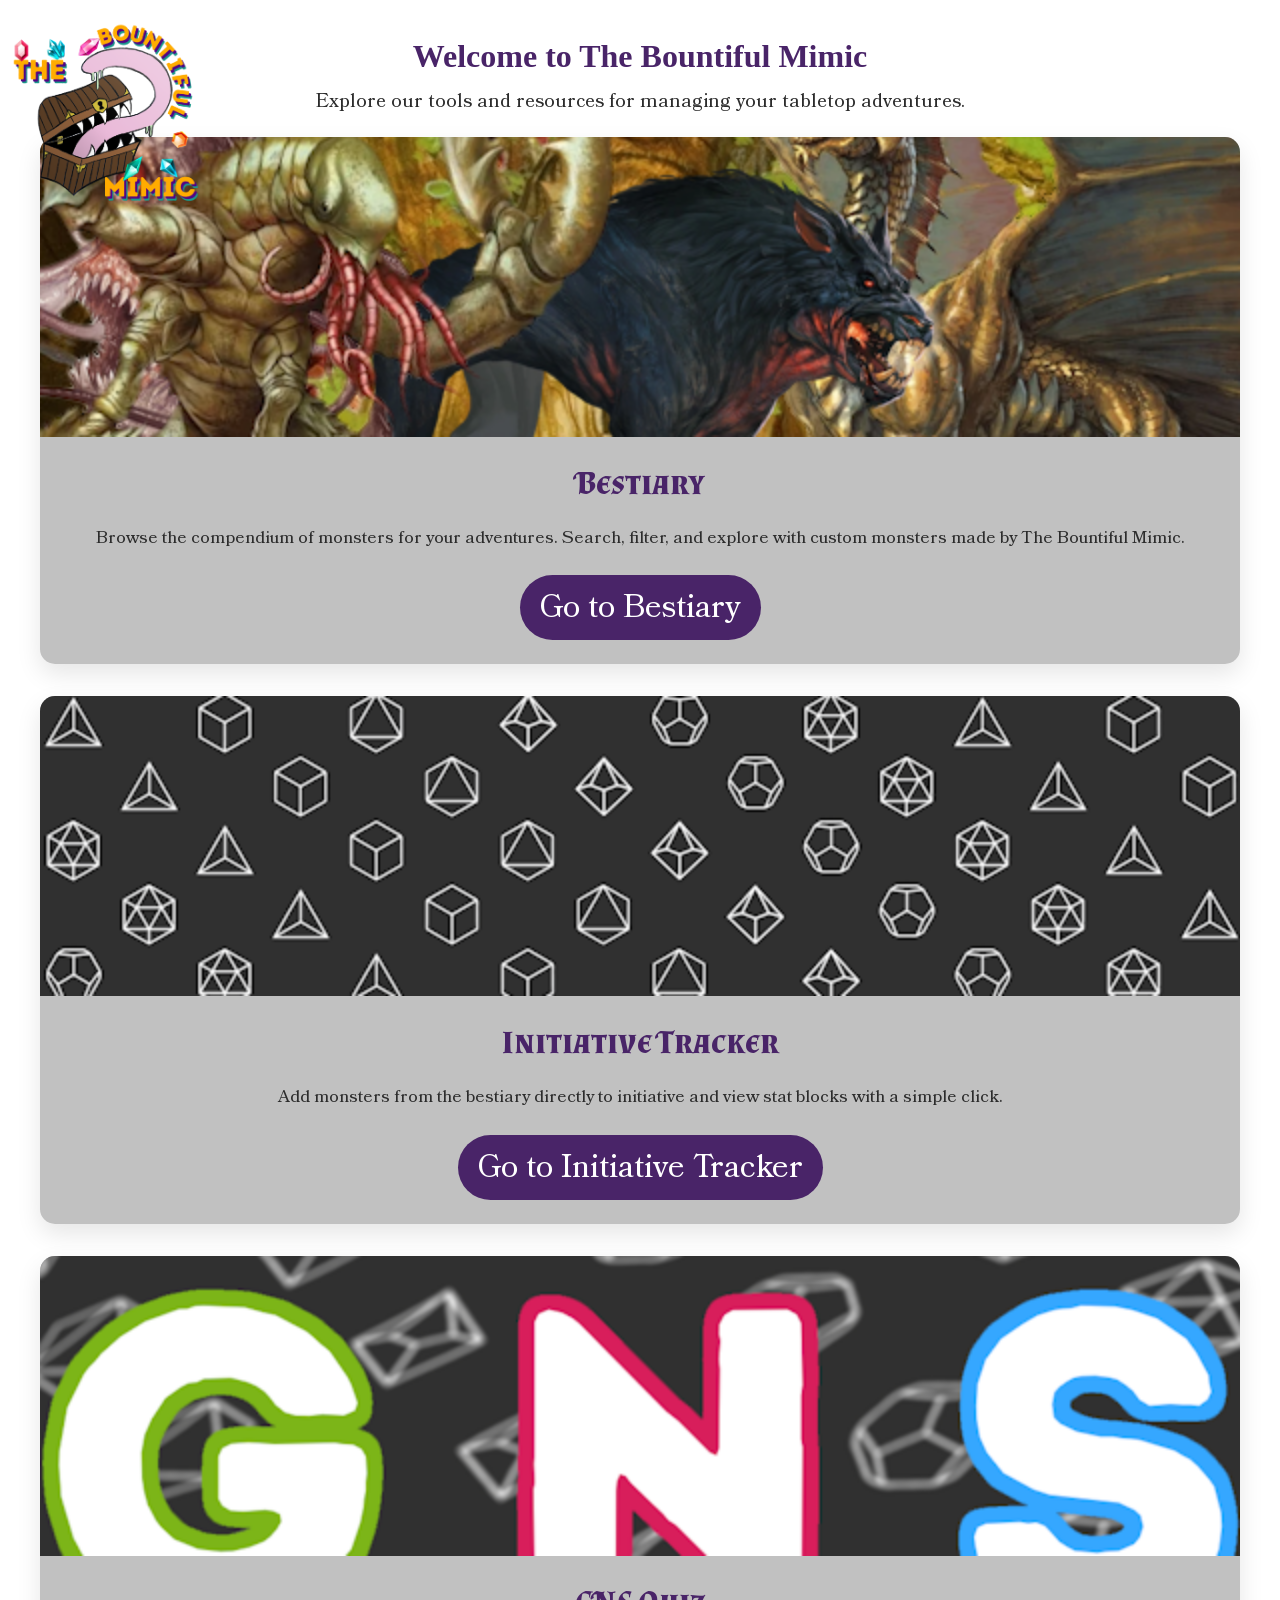
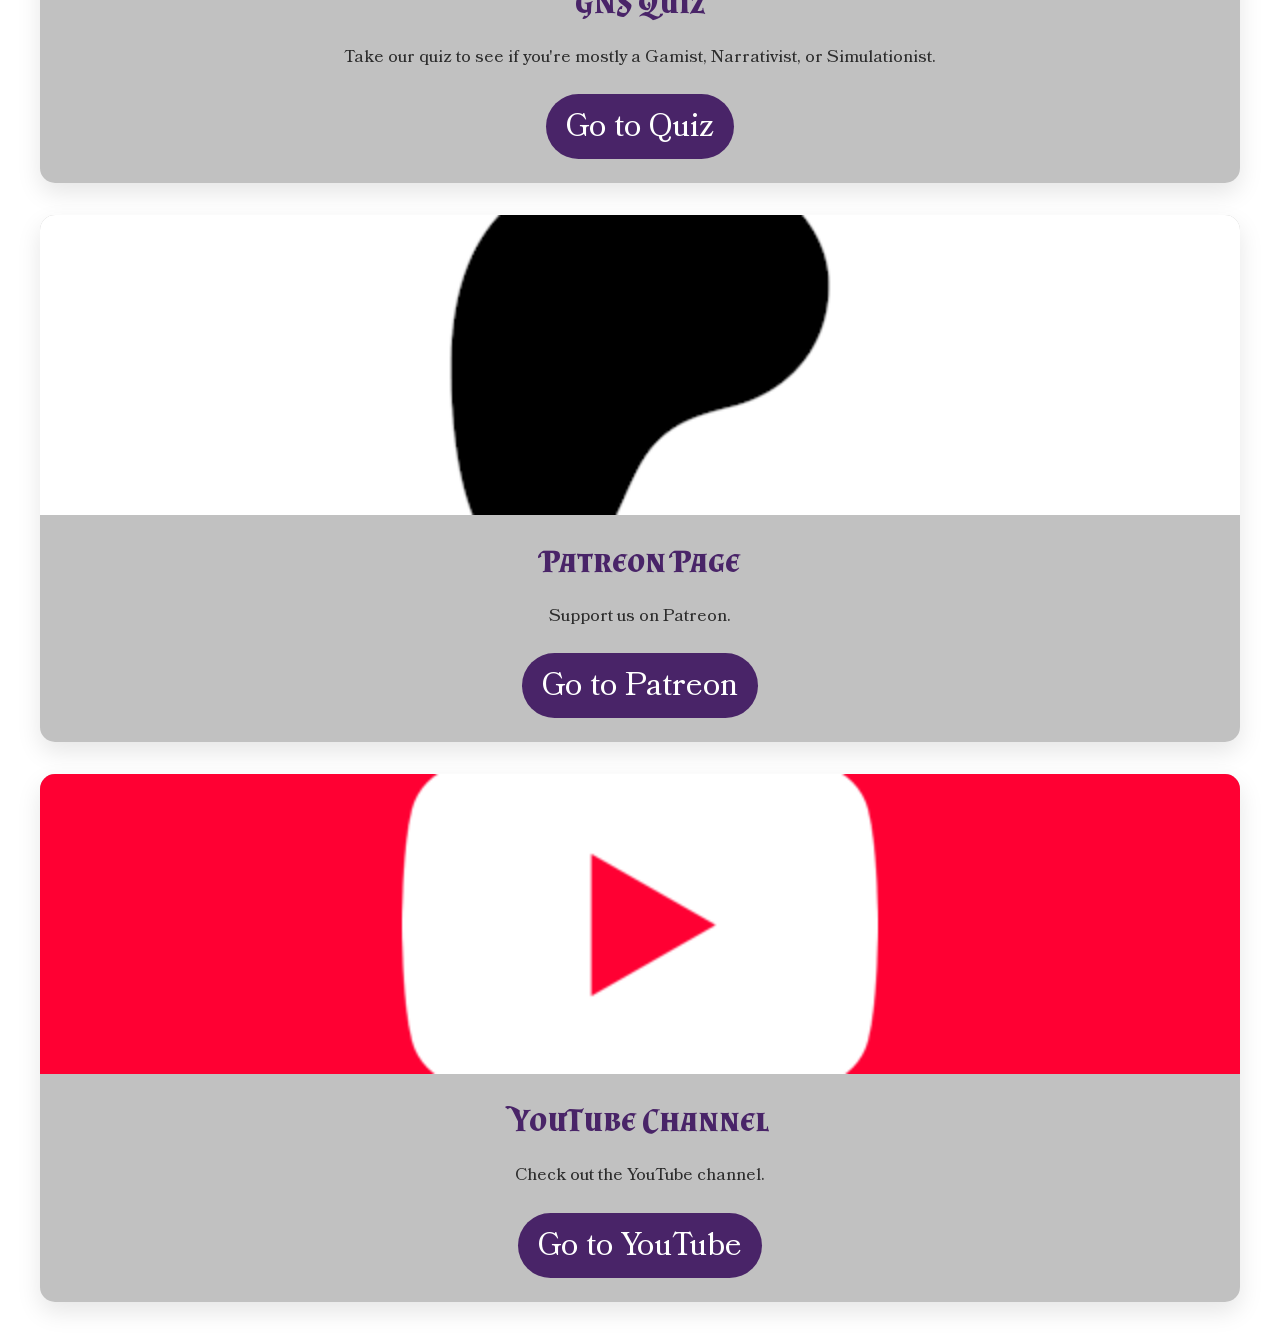
==== index.html @ cdf847cd "Update index.html" ====
<!DOCTYPE html>
<html lang="en">
<head>
  <link rel="shortcut icon" type="image/x-icon" href="images/favicon.ico">
  <meta charset="UTF-8">
  <title>The Bountiful Mimic</title>
  <link rel="stylesheet" href="css/style.css">
  <style>
    body {
      font-family: 'Bookmania', Georgia, serif;
      background-image: url("https://i.imgur.com/8XflKRc.png");
      background-attachment: fixed;
      background-size: cover;
      color: #2c2c2c;
      margin: 0;
      padding: 0;
    }

    header {
      text-align: center;
      padding-top: 2rem;
	  padding-bottom: .25rem;
	  padding-right: 1rem;
	  padding-left: 1rem;
    }

    header img.logo {
      width: 200px;
      margin-bottom: 1rem;
    }

    header p {
      font-size: 1.2rem;
      margin-bottom: 1rem;
      color: #2c2c2c;
    }

    .module-wrapper {
      display: flex;
      flex-direction: column;
      align-items: center;
      margin-bottom: 2rem;
	  margin-top: 0.25;
	  margin-left: auto;
	  margin-right: auto;
      max-width: 1200px;
      background: rgba(100,100,100,0.4);
      border-radius: 15px;
      box-shadow: 0 10px 25px rgba(0,0,0,0.1);
      overflow: hidden;
      transition: transform 0.2s ease;
    }

    .module-wrapper:hover {
      transform: translateY(-5px);
    }

    .module-wrapper img {
      width: 100%;
      max-height: 300px;
      object-fit: cover;
    }

    .module-content {
      padding: 1.5rem;
      text-align: center;
    }

    .module-content h2 {
      font-family: 'AlmendraSC', Georgia, serif;
      font-size: 2rem;
      color: #492468;
      margin-bottom: 1rem;
    }

    .module-content p {
      font-size: 1.1rem;
      margin-bottom: 1.5rem;
      color: #2c2c2c;
    }

    .module-content button {
      font-family: 'Bookmania', Georgia, serif;
      padding: 10px 20px;
      font-size: 2rem;
      cursor: pointer;
	  text-decoration: none;
    }

    @media (max-width: 600px) {
      .module-wrapper {
        margin: 1rem;
      }
    }
  </style>
</head>
<body>
    <img class="fixed-image" src="images/LogoFinalGems.png" alt="TBM Logo">
  <header>
    <h1>Welcome to The Bountiful Mimic</h1>
    <p>Explore our tools and resources for managing your tabletop adventures.</p>
  </header>

  <!-- Bestiary Module -->
  <div class="module-wrapper">
    <img src="images/bestiary-banner.png" alt="Bestiary Banner">
    <div class="module-content">
      <h2>Bestiary</h2>
      <p>Browse the compendium of monsters for your adventures. Search, filter, and explore with custom monsters made by The Bountiful Mimic.</p>
      <button><a class="nav-link" href="/bestiary">Go to Bestiary</a></button>
    </div>
  </div>

  <!-- Initiative Tracker Module -->
  <div class="module-wrapper">
    <img src="images/initiative-banner.png" alt="Initiative Tracker Banner">
    <div class="module-content">
      <h2>Initiative Tracker</h2>
      <p>Add monsters from the bestiary directly to initiative and view stat blocks with a simple click.</p>
      <button><a class="nav-link" href="/initiative">Go to Initiative Tracker</a></button>
    </div>
  </div>
  
    <!-- GNS Quiz Module -->
  <div class="module-wrapper">
    <img src="images/gns-banner.png" alt="GNS Banner">
    <div class="module-content">
      <h2>GNS Quiz</h2>
      <p>Take our quiz to see if you're mostly a Gamist, Narrativist, or Simulationist.</p>
      <button><a class="nav-link" href="/GNSQuiz">Go to Quiz</a></button>
    </div>
  </div>

  <!-- Patreon Module -->
  <div class="module-wrapper">
    <img src="images/patreon-banner.png" alt="Patreon Banner">
    <div class="module-content">
      <h2>Patreon Page</h2>
      <p>Support us on Patreon.</p>
      <button><a class="nav-link" href="https://www.patreon.com/thebountifulmimic">Go to Patreon</a></button>
    </div>
  </div>


  <!-- Video Module -->
  <div class="module-wrapper">
    <img src="images/video-banner.png" alt="Video Banner">
    <div class="module-content">
      <h2>YouTube Channel</h2>
      <p>Check out the YouTube channel.</p>
      <button><a class="nav-link" href="https://www.youtube.com/@thebountifulmimic">Go to YouTube</a></button>
    </div>
  </div>


</body>
</html>
---- css/style.css ----
/* =========================
   FONT IMPORTS
   ========================= */
@font-face {
  font-family: 'AlmendraSC';
  src: url('../fonts/AlmendraSC-Regular.woff2') format('woff2');
  font-weight: 400;
  font-style: normal;
}
@font-face {
  font-family: 'AlmendraSC';
  src: url('../fonts/AlmendraSC-Italic.woff2') format('woff2');
  font-weight: 400;
  font-style: italic;
}
@font-face {
  font-family: 'AlmendraSC';
  src: url('../fonts/AlmendraSC-Bold.woff2') format('woff2');
  font-weight: 700;
  font-style: normal;
}
@font-face {
  font-family: 'AlmendraSC';
  src: url('../fonts/AlmendraSC-BoldItalic.woff2') format('woff2');
  font-weight: 700;
  font-style: italic;
}

@font-face {
  font-family: 'Bookmania';
  src: url('../fonts/Bookmania-Regular.woff2') format('woff2');
  font-weight: 400;
  font-style: normal;
}
@font-face {
  font-family: 'Bookmania';
  src: url('../fonts/Bookmania-RegularItalic.woff2') format('woff2');
  font-weight: 400;
  font-style: italic;
}
@font-face {
  font-family: 'Bookmania';
  src: url('../fonts/Bookmania-Bold.woff2') format('woff2');
  font-weight: 700;
  font-style: normal;
}
@font-face {
  font-family: 'Bookmania';
  src: url('../fonts/Bookmania-BoldItalic.woff2') format('woff2');
  font-weight: 700;
  font-style: italic;
}

@font-face {
  font-family: 'IntroRust';
  src: url('../fonts/IntroRust-Base.otf') format('otf');
  font-weight: 700;
  font-style: normal;
}

/* =========================
   GLOBAL STYLES
   ========================= */
body {
  background-image: url("https://i.imgur.com/8XflKRc.png");
  font-family: 'Bookmania', Georgia, serif;
  background-attachment: fixed;
  background-size: cover;
  color: #2c2c2c;
  line-height: 1.5;
}

/* Global button style */
button {
  background-color: #492468;
  color: #fff;
  border: none;
  border-radius: 9999px; /* pill shape */
  padding: 6px 14px;
  font-size: 14px;
  cursor: pointer;
  transition: background-color 0.2s ease;
}

.button a{
	  text-decoration: none;
}

button:hover {
  background-color: #6a359c; /* lighter purple on hover */
}

button:link {
  color: #fff;
}

    .nav-buttons {
      display: flex;
      justify-content: space-between;
      align-items: center;
      margin-bottom: 1em;
      max-width: 2000px;
    }
	
	    .nav-buttons a {
      display: inline-flex;
      align-items: center;
      gap: 0.5rem;
      text-decoration: none;
      color: #fff;
      background-color: #492468;
      border: none;
      border-radius: 9999px;
      padding: 6px 14px;
      font-size: 14px;
      cursor: pointer;
	  text-decoration: none;
      transition: background-color 0.2s ease;
    }

    .nav-buttons a:hover {
      background-color: #6a359c;
    }
	
    .nav-buttons img {
      width: 24px;
      height: 24px;
      vertical-align: middle;
    }

.nav-link:link,
.nav-link:visited {
  color: #fff;
  text-decoration: none;
}


.wrapper {
  width: 100%;
  max-width: none;
  margin: 0;
  padding: 0;
}
.monsterwrapper {
  width: 100%;
  max-width: 600px;
  margin: 0 auto;
  padding: 0;
}
        .fixed-image {
            position: absolute;
            top: 20px; /* Adjust this to move image down or up */
            left: 0px; /* Adjust this to move image left or right */
            width: 200px; /* Adjust width for responsiveness */
            height: auto;
            z-index: 5; /* Ensure it stays on top */
        }

/* =========================
   STAT BLOCK
   ========================= */
.stat-block {
  padding-bottom: 1rem;
  padding-top: 0.25rem;
  padding-right: 1rem;
  padding-left: 1rem;
  box-shadow: 0 2px 6px rgba(0,0,0,0.15);
}

/* =========================
   HEADINGS
   ========================= */
h1 {
  font-family: 'IntroRust', Georgia, serif;
  font-weight: 700;
  color: #492468;
  margin: 0;
  font-size: 2rem;
}

h2 {
  font-family: 'Bookmania', Georgia, serif;
  font-weight: 700;
  color: #492468;
  margin: 0 0 0.5rem 0;
  font-size: 1.2rem;
}

h3 {
  font-family: 'AlmendraSC', Georgia, serif;
  font-weight: 400;
  color: #492468;
  border-bottom: 3px solid #FFBF00; /* gold underline */
  margin-top: 1rem;
  font-size: 1.1rem;
}

h4 {
  font-family: 'Bookmania', Georgia, serif;
  color: #492468;
  margin-top: 0.5em;
  margin-bottom: 0.2em;
}

h5 {
  font-family: 'Bookmania', Georgia, serif;
  color: #492468;
  margin-top: 0.5em;
  margin-bottom: 0.2em;
  font-style: italic;
}

/* =========================
   DIVIDERS
   ========================= */
.orange-border {
  border-top: 3px solid #FFBF00; /* gold border */
  margin: 0.5rem 0;
}

/* =========================
   PROPERTY LINES
   ========================= */
.property-line {
  display: flex;
  justify-content: start;
  margin: 0.25rem 0;
}
.property-line h4 {
  margin: 0;
}
.property-line p {
  margin: 0;
}

/* =========================
   ABILITY SCORES
   ========================= */
.abilities {
  display: flex;
  justify-content: space-between;
  margin: 1rem 0;
}
.abilities div {
  text-align: center;
  flex: 1;
}
.abilities h4 {
  margin: 0;
}
.abilities p {
  margin: 0;
}

/* =========================
   TEXT & ACTIONS
   ========================= */
p {
  margin: 0.5rem 0;
}

strong em {
  font-weight: bold;
  font-style: italic;
}

/* =========================
   CREATURE TYPES HEADER
   ========================= */
#creature-types {
  font-family: 'Bookmania', Georgia, serif;
  text-align: center;
  margin-bottom: 1rem;
  font-size: 1.1rem;
  color: #492468;
}

/* =========================
   SEARCH BAR
   ========================= */
#search {
  display: block;
  margin: 0.5rem auto 1.5rem auto;
  padding: 0.5rem;
  font-size: 1rem;
  width: 60%;
  border: 2px solid #492468;
  border-radius: 5px;
  font-family: 'Bookmania', Georgia, serif;
}

/* =========================
   FILTER BUTTONS
   ========================= */
.filter-bar {
  margin: 0.5em 0 1em;
  text-align: center;
}

.filter-button {
  display: inline-block;
  margin: 0 0.4em 0.2em 0; /* horizontal and small vertical spacing */
  padding: 0.3em 0.6em;
  border-radius: 4px;
  cursor: pointer;
  background: #f4f4f4;
  transition: background 0.2s, color 0.2s;
  font-family: 'Bookmania', Georgia, serif;
  font-size: 0.95rem;
}

.filter-button:last-child::after {
  content: "";
}

.filter-button:hover {
  background: #ddd;
}

.filter-button.active {
  background: #492468;
  color: #fff;
  font-weight: bold;
}

/* =========================
   MONSTER LIST
   ========================= */
#monster-list {
  text-align: start;
  margin-left: 10%;
}
#monster-list h3 {
  margin-top: 1rem;
  font-size: 1.6rem;
  font-family: 'AlmendraSC', Georgia, serif;
  color: #492468;
  border-bottom: 2px solid #FFBF00;
  display: inline-block;
  padding-bottom: 0.2rem;
}
.monster-link {
  margin: 0.3rem 0;
  display: block;
  
}
.monster-link a {
  font-family: 'Bookmania', Georgia, serif;
  font-size: 1.3rem;
  margin-left: 8%;
  text-decoration: none;
  color: #492468;
  transition: color 0.2s;
}
.monster-link a:hover {
  color: #FFBF00;
}
.filter-button {
  cursor: pointer;
  padding: 2px 6px;
  margin: 2px;
  border: 1px solid #888;
  border-radius: 4px;
  display: inline-block;
}
.filter-button.active {
  background: #444;
  color: #fff;
}
/* Make checkbox groups flow horizontally */
.filter-group label {
  display: inline-flex;       /* inline with the next item */
  align-items: center;        /* vertically align checkbox and text */
  margin-right: 1rem;         /* space between items */
  font-family: 'Bookmania', Georgia, serif;
  font-size: 0.95rem;
  color: #492468;
}

.filter-group input[type="checkbox"] {
  margin-right: 0.25rem;      /* small gap between checkbox and text */
}
.filter-group {
  display: flex;
  flex-wrap: wrap;
  margin-bottom: 0.5rem;
}
#go-back-btn {
  display: block;
  width: fit-content;   
  margin: 10px auto;   
  padding: 6px 14px;  
  font-size: 14px;
  cursor: pointer;
  background-color: #dbdbdb;
  border: 1px solid #ccc;
  border-radius: 4px;
  text-align: center; 
}

#go-back-btn:hover {
  background-color: #e0e0e0;
}

/* =========================
   CREATURE TABLE
   ========================= */
.creature-table {
  table-layout: fixed;
  width: 100%;
  border-collapse: collapse;
}

.creature-table th, .creature-table td {
  border: 1px solid #888;
  padding: 0.3rem;
  text-align: center;
  overflow: hidden;
  text-overflow: ellipsis;
  white-space: nowrap;
  box-sizing: border-box;
}

.creature-table th:nth-child(1),
.creature-table td:nth-child(1) { width: 40%; }
.creature-table th:nth-child(2),
.creature-table td:nth-child(2) { width: 20%; }
.creature-table th:nth-child(3),
.creature-table td:nth-child(3) { width: 15%; }
.creature-table th:nth-child(4),
.creature-table td:nth-child(4) { width: 25%; }

.creature-table th { background-color: #222; color: #fff; }
.creature-table tbody tr { height: 2rem; }
.creature-table tbody tr:hover { background-color: #FFBF00; cursor: pointer; }
.creature-table td.creature-name { font-weight: bold; text-align: left; padding-left: 0.5rem; }

/* =========================
   RESIZER
   ========================= */
.resizer {
  width: 15px;
  background: #FFBF00;
  cursor: col-resize;
  height: 100%;
  flex: 0 0 15px;
}

.initiative-table {
  width: 100%;
  table-layout: auto;
  border-collapse: collapse;
  border-radius: 12px;   
}

.initiative-table th,
.initiative-table td {
  border: 1px solid #888;
  padding: 0.3rem;
  text-align: center;
  overflow: hidden;
  text-overflow: ellipsis;
  white-space: nowrap;
  box-sizing: border-box;
}

.initiative-table tbody tr:hover {
  background-color: #FFBF00;
  cursor: pointer;
}
#right-panel {
  flex: 1;   
  min-width: 250px;
  max-width: 800px;
  overflow-y: auto;
  box-sizing: border-box;

}
/* =========================
   FIXED PANELS
   ========================= */
#left-panel {
  flex: 0 0 300px;   /* fixed starting width */
  min-width: 200px;  /* prevent collapsing */
  max-width: 600px;
  overflow-y: auto;
  box-sizing: border-box;
}

#middle-panel {
  flex: 0 0 600px;   /* fixed starting width */
  min-width: 400px;
  max-width: 1000px;
  overflow-y: auto;
  box-sizing: border-box;
}

/* Prevent content (tables etc.) from forcing panels to grow */
.panel {
  overflow-x: hidden;
  overflow-y: auto;
  box-sizing: border-box;
}

/* Make rows display horizontally */
.row {
  display: flex;
  gap: 10px; /* space between each ability */
  flex-wrap: wrap; /* optional: allows wrapping on small screens */
}

/* Keep labels compact instead of full width */
.row label {
  display: flex;
  flex-direction: column; /* keeps STR above the input */
  align-items: center;
  width: auto; /* prevents stretching */
}
/* ability inputs remain small and horizontal */
.abilities-row input { 
  width: 60px; 
  text-align: center; 
}

/* All form inputs and textareas inside #monster-form */
#monster-form input,
#monster-form textarea {
  width: 100%;            /* full width */
  max-width: 500px;       /* optional max width */
  padding: 8px 12px;      /* internal spacing */
  margin: 4px 0 12px 0;   /* spacing between fields */
  font-size: 14px;        /* readable text */
  border: 2px solid #ccc; /* subtle border */
  border-radius: 12px;    /* rounded corners */
  outline: none;          /* remove default outline */
  transition: border-color 0.2s ease, box-shadow 0.2s ease;
}

/* Focus effect */
#monster-form input:focus,
#monster-form textarea:focus {
  border-color: #492468;          /* purple border on focus */
  box-shadow: 0 0 6px rgba(73, 36, 104, 0.4); /* subtle glow */
}

/* Placeholder style */
#monster-form input::placeholder,
#monster-form textarea::placeholder {
  color: #aaa;
  font-style: italic;
}

#monster-form input.style-input,
#tracker-body input.style-input,
.initiative-table input.style-input {
  border: none;
  -webkit-appearance: none;
  -moz-appearance: none;
  appearance: none;
  background: #f2f2f2;
  padding: 4px;
  border-radius: 5px;
  outline: none;
  box-sizing: border-box;
}

/* Force all tracker/table inputs to same size and shrink properly */
.style-input {
  width: 100%;           /* fill the cell */
  min-width: 0;          /* allow shrinking */
  box-sizing: border-box;
  padding: 2px 4px;
  font-size: 14px;
  text-align: center;    /* numbers centered */
}

#monster-form input.style-input:focus,
#tracker-body input.style-input:focus {
  border-color: rgba(73,36,104,0.6);
  box-shadow: 0 0 6px rgba(73,36,104,0.25);
}
/* Make all table inputs fill their cell and scale with it */
.initiative-table td .style-input {
  width: 100%;         /* fill the cell */
  box-sizing: border-box;
  text-align: center;   /* default center */
  padding: 4px;
  min-width: 20px;      /* prevents shrinking too far */
}
.initiative-table td:nth-child(1) .style-input,
.initiative-table td:nth-child(5) .style-input {
  text-align: left; /* Name and Notes aligned left */
}
.initiative-table td:nth-child(2) .style-input,
.initiative-table td:nth-child(3) .style-input,
.initiative-table td:nth-child(4) .style-input {
  width: 100%;          /* still fills cell but cell can shrink */
  max-width: 60px;      /* optional max width for small numbers */
  text-align: center;
}
.initiative-table td:nth-child(5) .style-input {
  min-width: 10px;
}
.initiative-table th:nth-child(n),
.initiative-table td:nth-child(n) {
  width: auto;
}
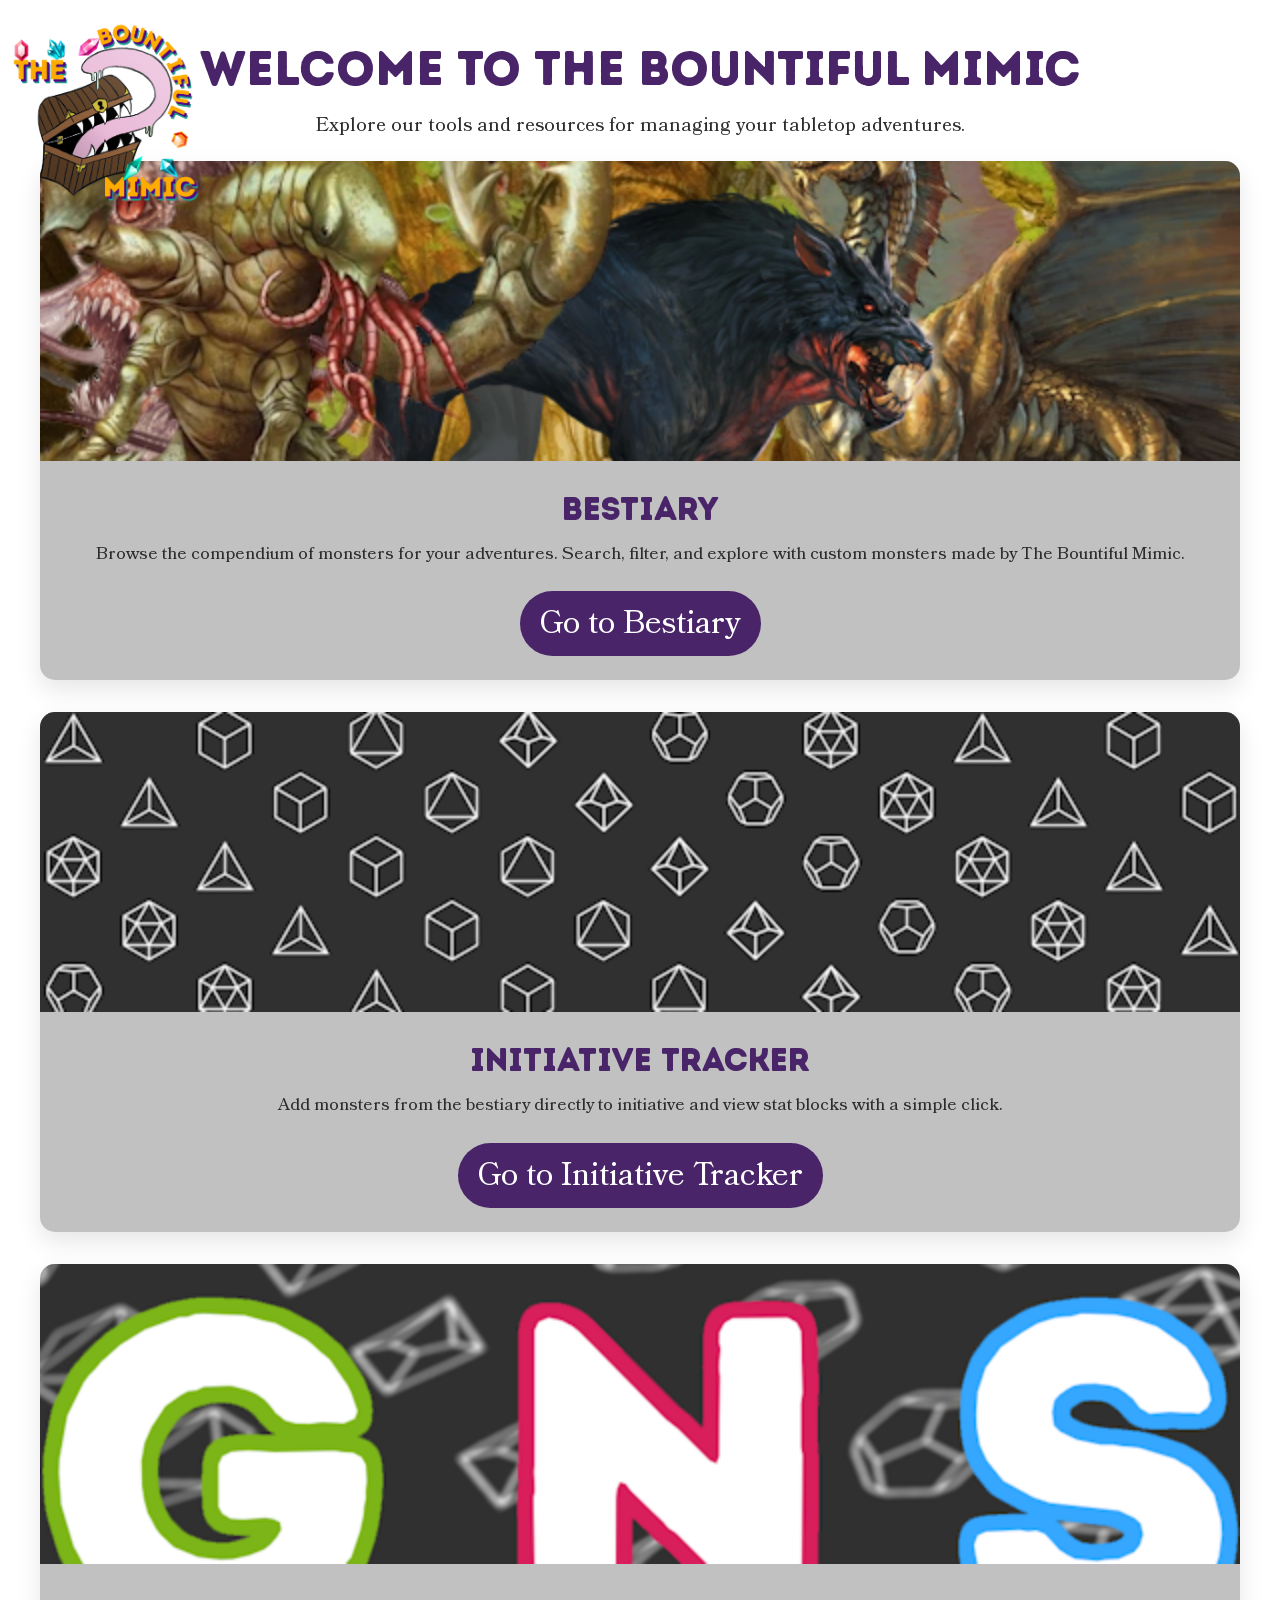
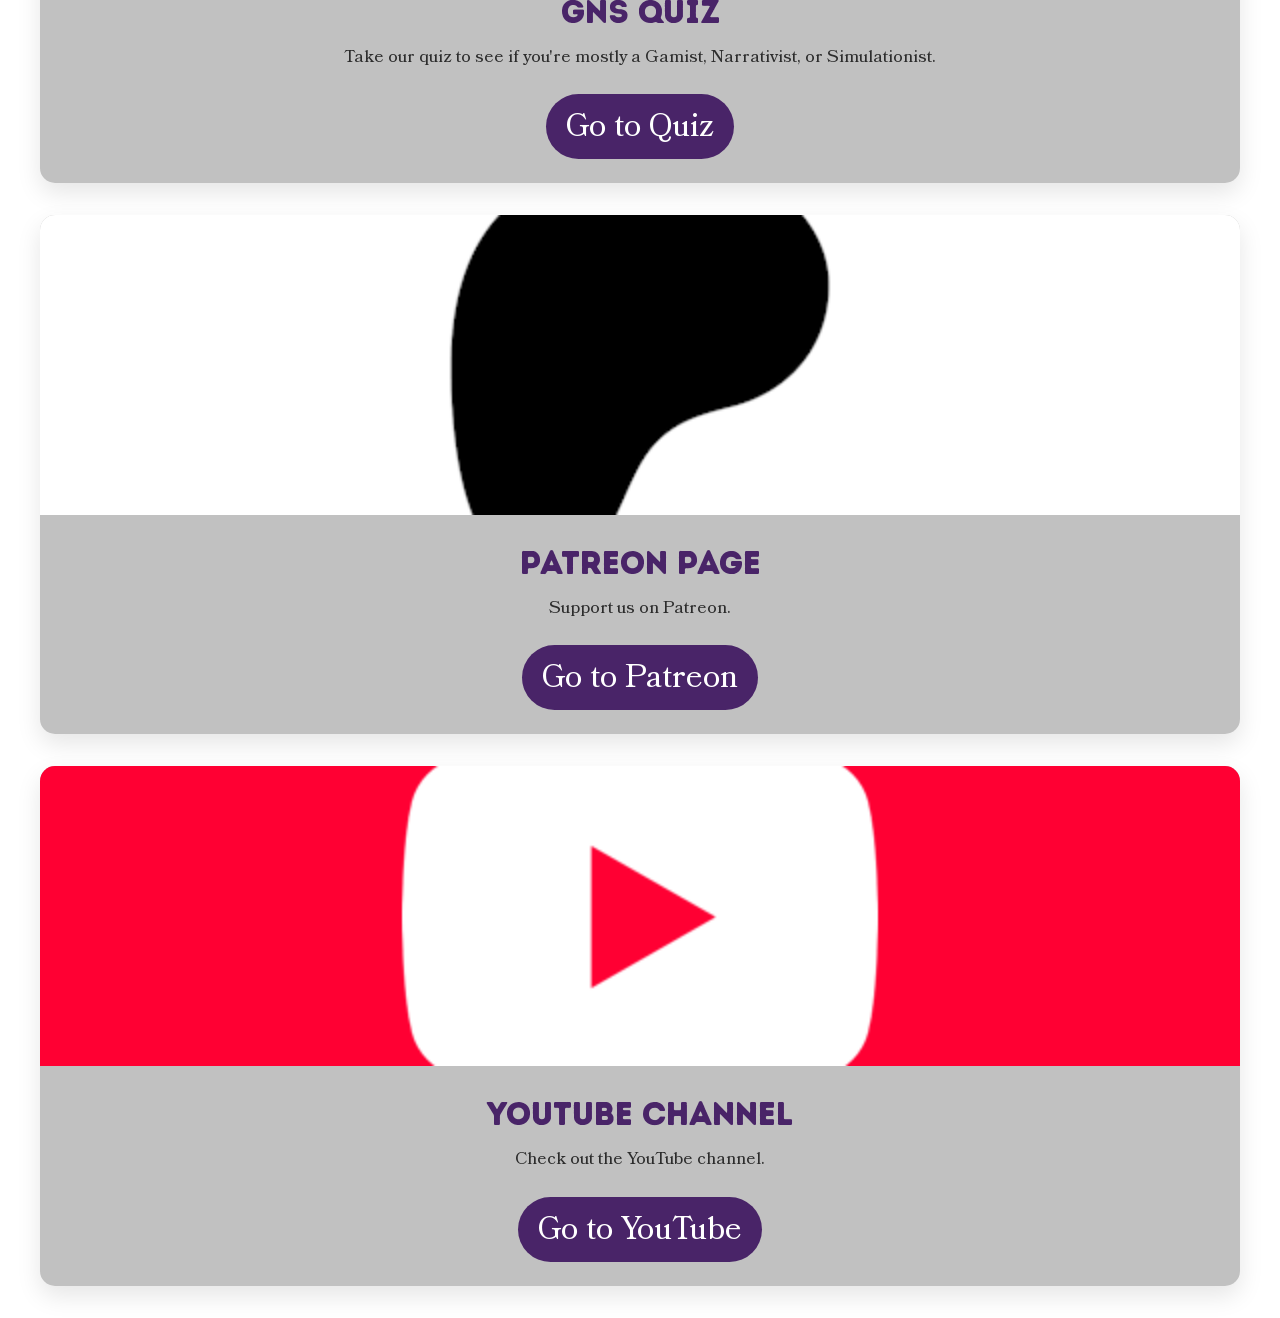
==== commit e41681ff: "Update index.html" ====
--- a/index.html
+++ b/index.html
@@ -27,6 +27,13 @@
     header img.logo {
       width: 200px;
       margin-bottom: 1rem;
+    }
+
+    header h1 {
+      font-weight: 700;
+      color: #492468;
+      font-size: 3rem;
+	  text-shadow: 1px 0 10px white;
     }
 
     header p {
@@ -67,10 +74,10 @@
     }
 
     .module-content h2 {
-      font-family: 'AlmendraSC', Georgia, serif;
+      font-family: 'IntroRust', Georgia, serif;
       font-size: 2rem;
       color: #492468;
-      margin-bottom: 1rem;
+      margin-bottom: 0.5rem;
     }
 
     .module-content p {
--- a/css/style.css
+++ b/css/style.css
@@ -53,7 +53,7 @@
 
 @font-face {
   font-family: 'IntroRust';
-  src: url('../fonts/IntroRust-Base.otf') format('otf');
+  src: url('../fonts/IntroRust-Base.woff2') format('woff2');
   font-weight: 700;
   font-style: normal;
 }
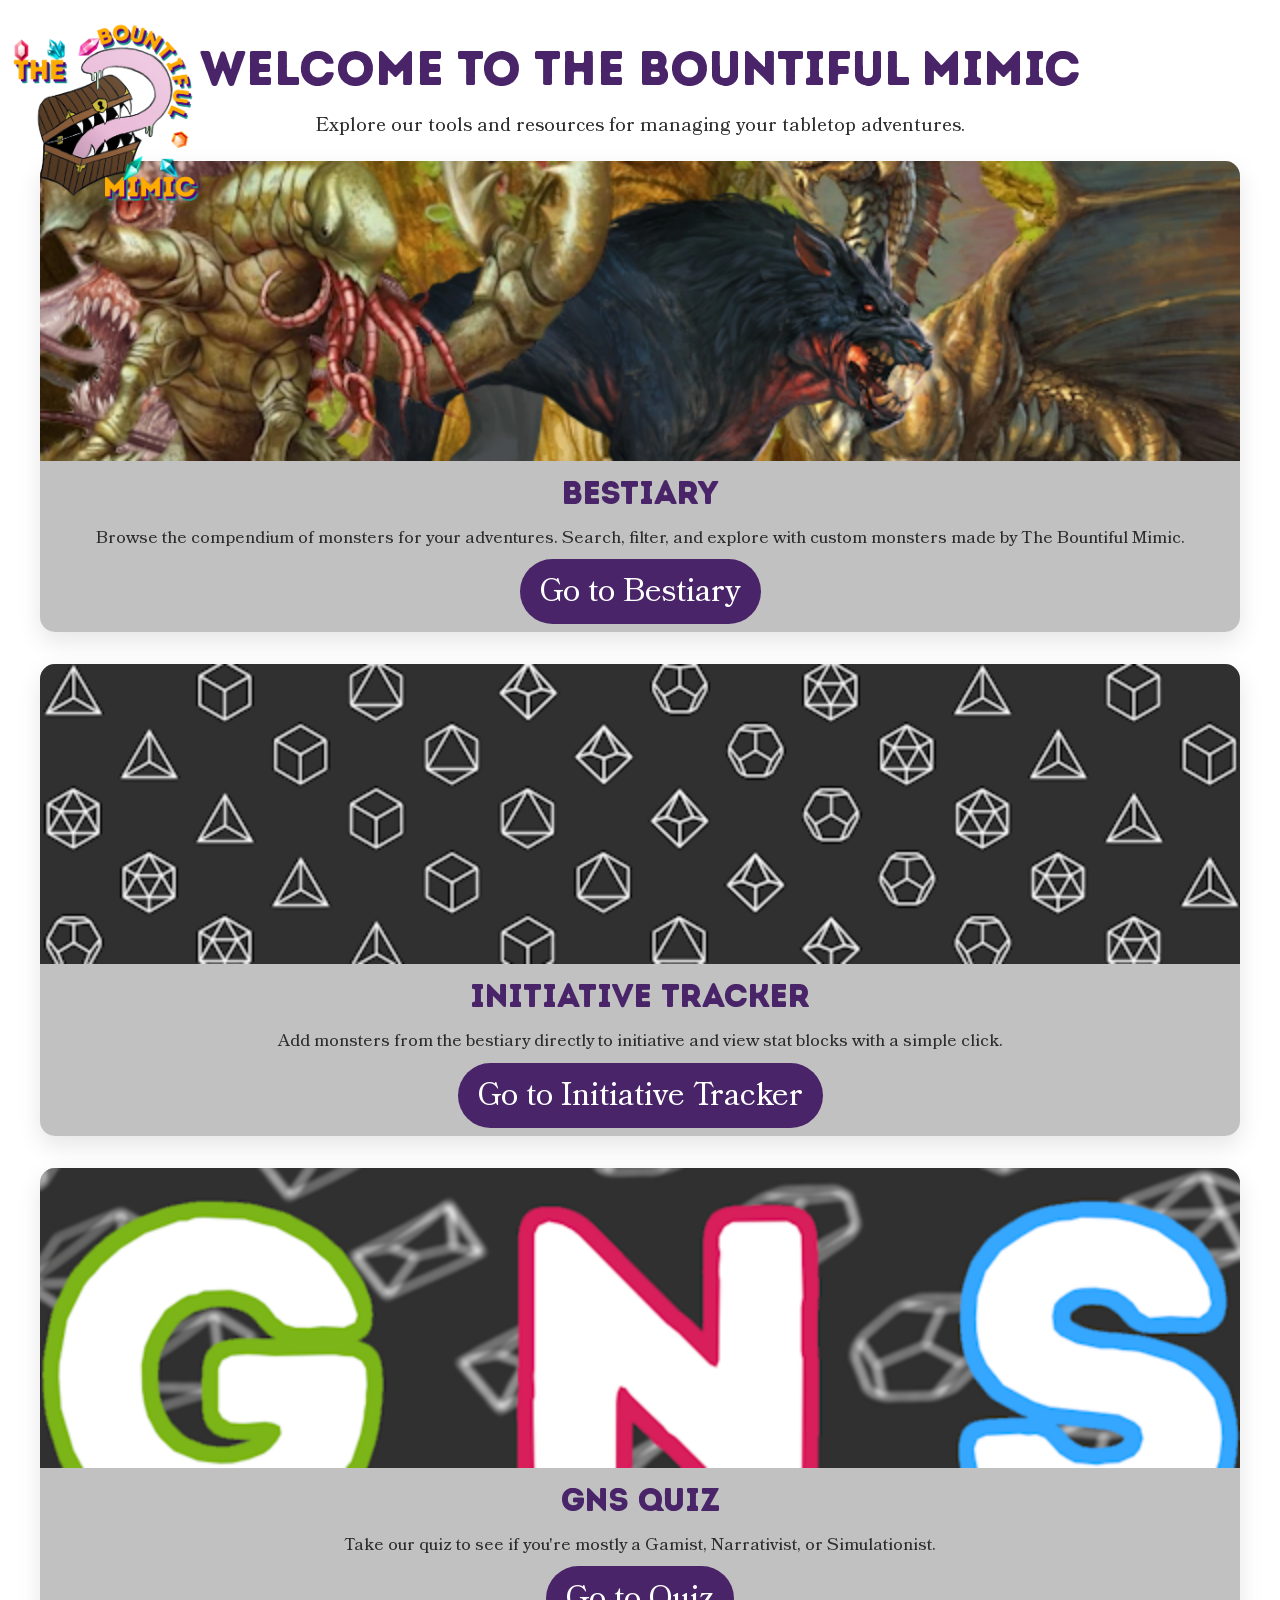
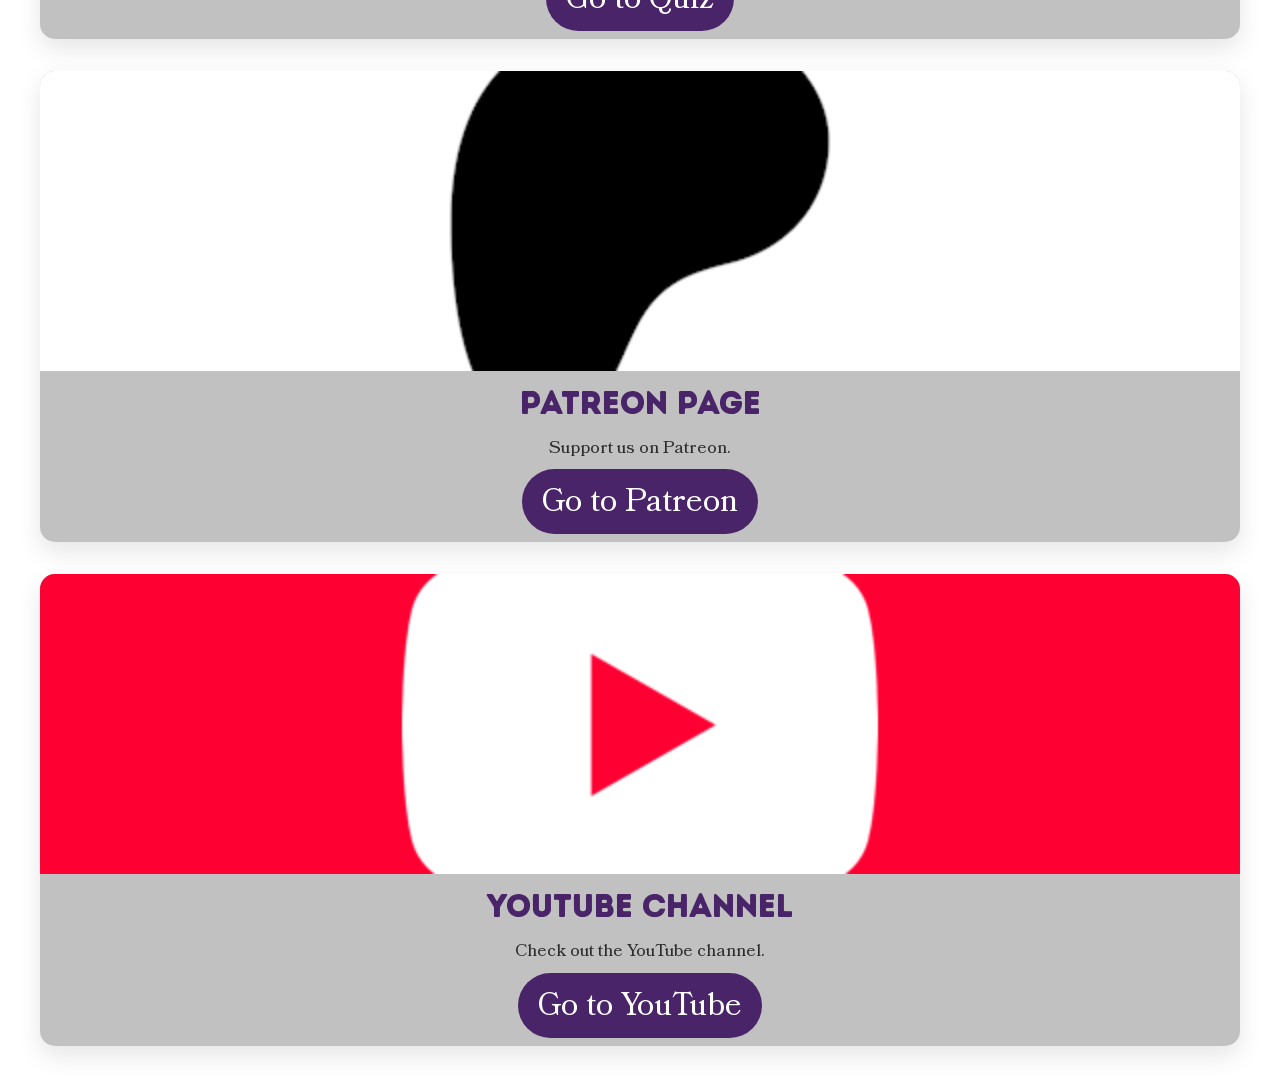
==== commit 5d64bdaf: "Update index.html" ====
--- a/index.html
+++ b/index.html
@@ -69,7 +69,7 @@
     }
 
     .module-content {
-      padding: 1.5rem;
+      padding: 0.5rem;
       text-align: center;
     }
 
@@ -82,7 +82,6 @@
 
     .module-content p {
       font-size: 1.1rem;
-      margin-bottom: 1.5rem;
       color: #2c2c2c;
     }
 
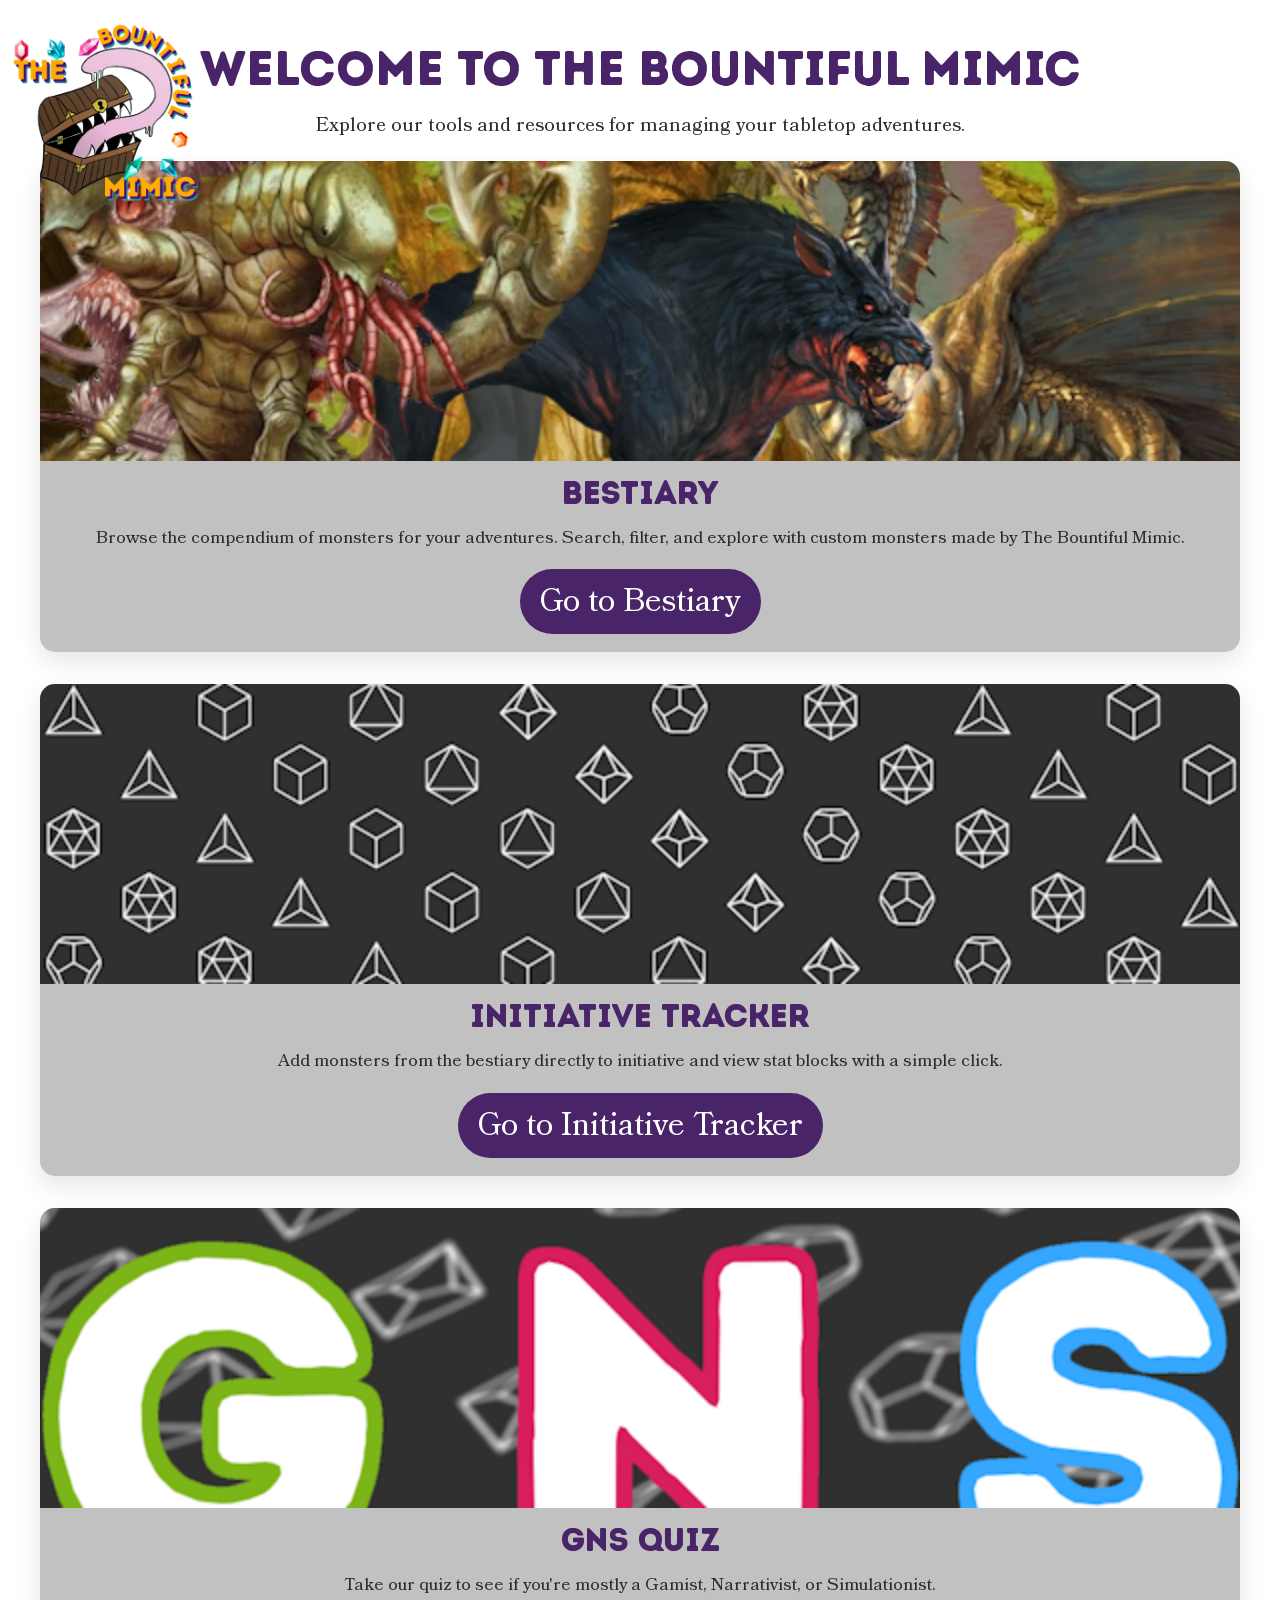
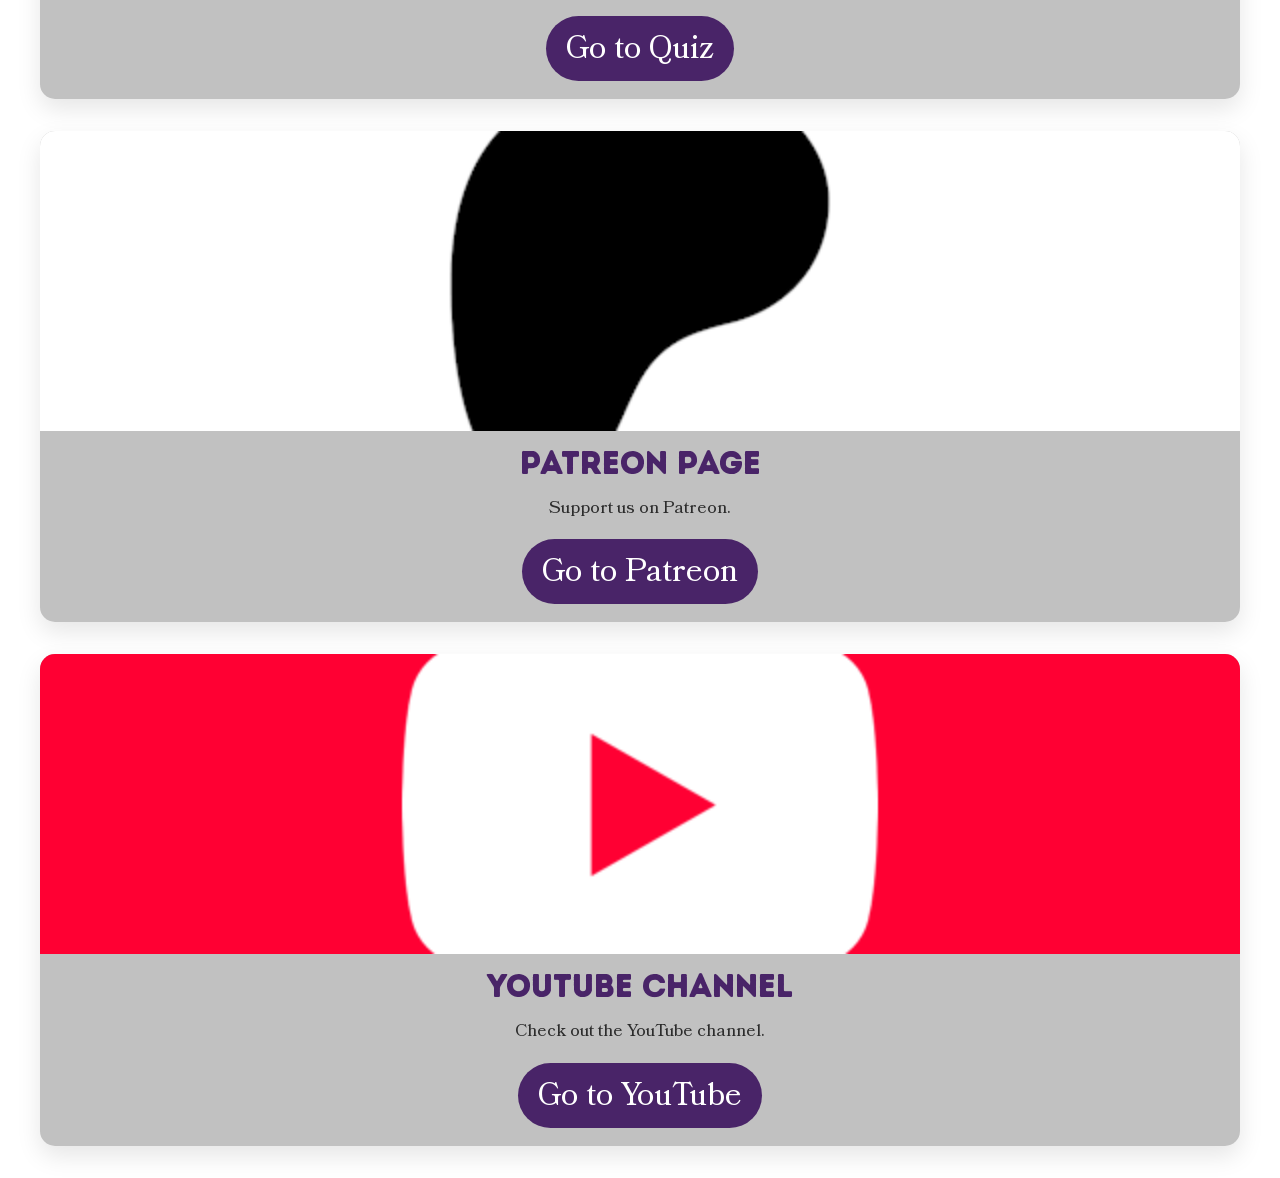
==== commit 2bcf714f: "Update index.html" ====
--- a/index.html
+++ b/index.html
@@ -91,6 +91,7 @@
       font-size: 2rem;
       cursor: pointer;
 	  text-decoration: none;
+	  margin: 10px;
     }
 
     @media (max-width: 600px) {
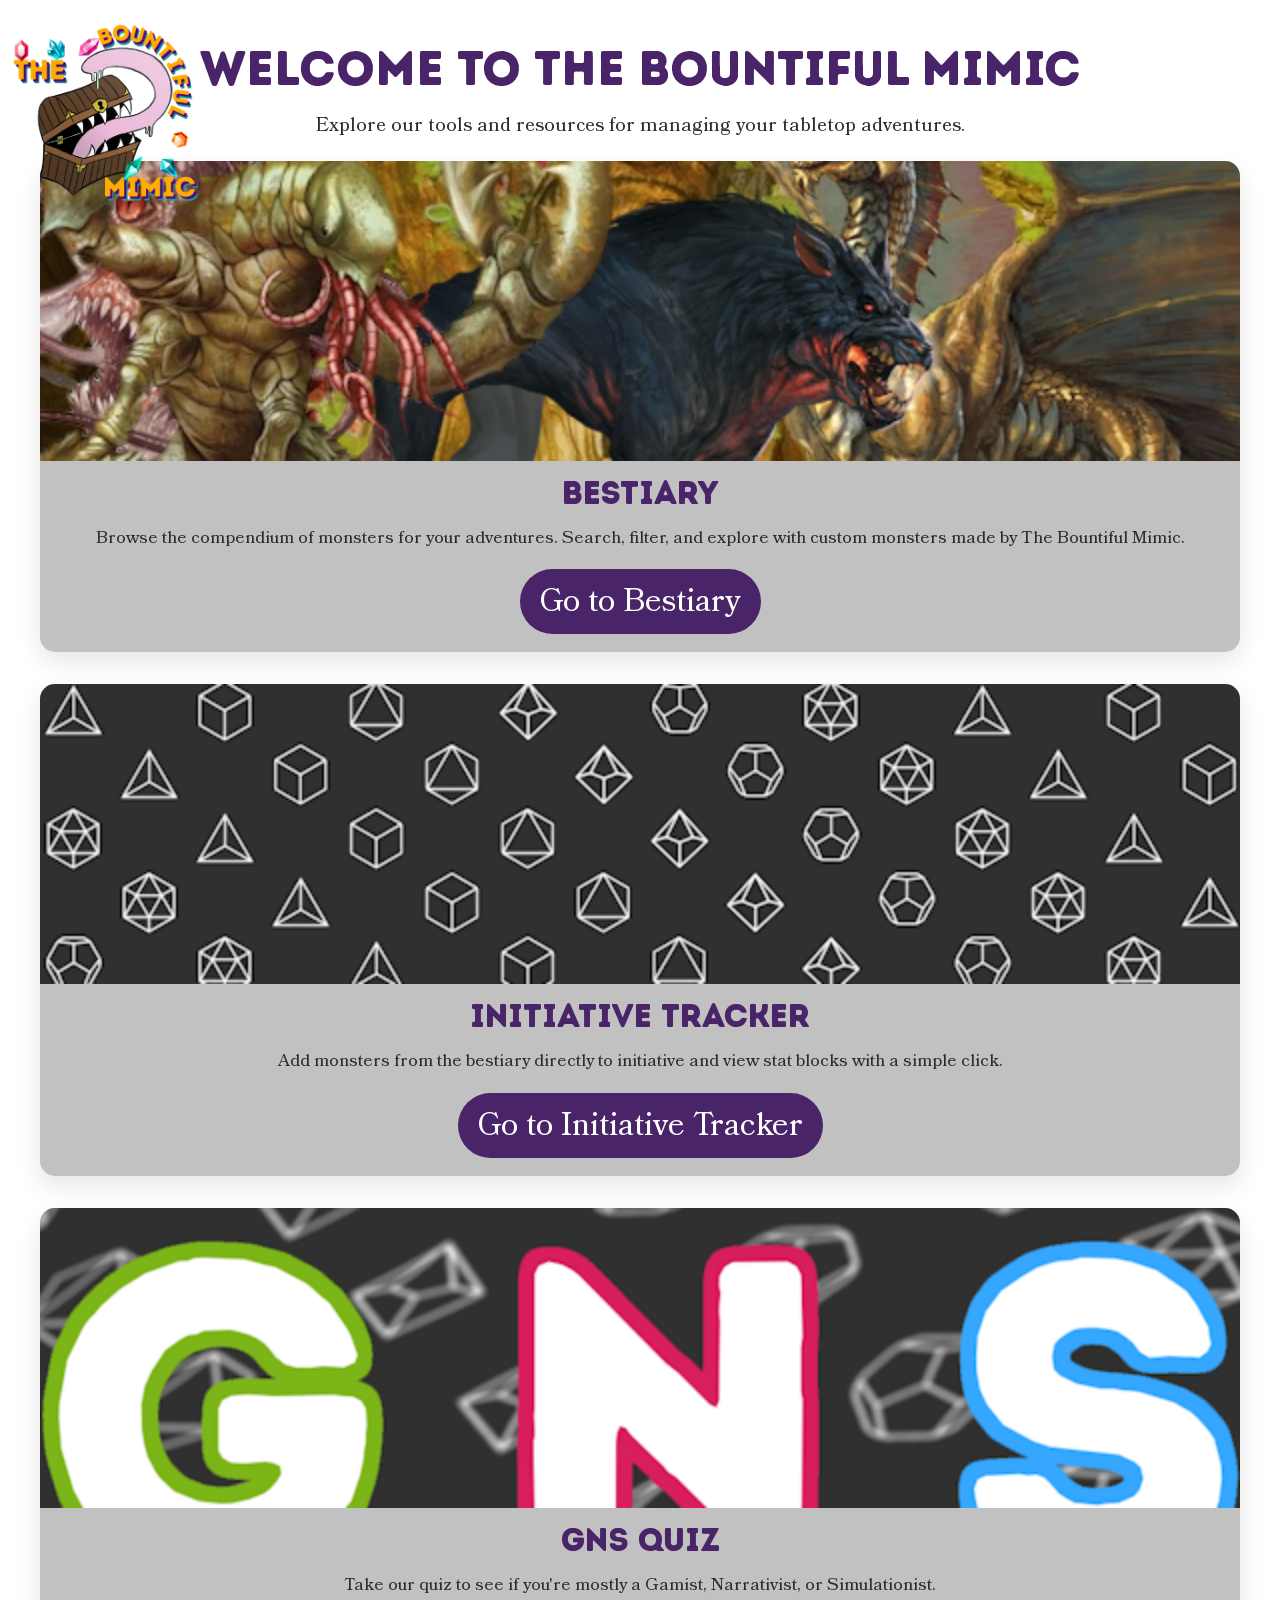
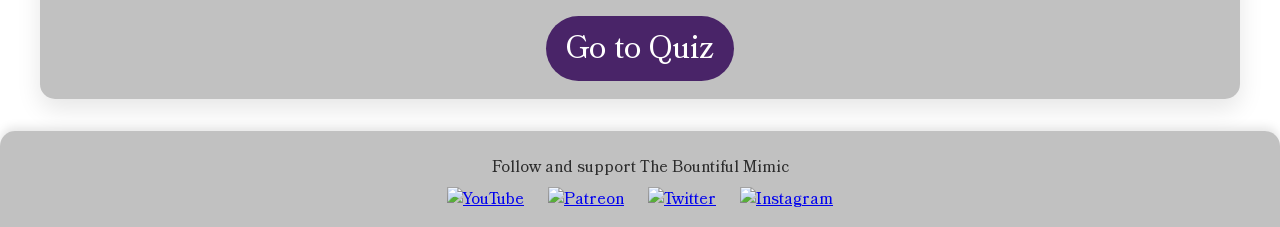
==== commit 6cb70c96: "Footer" ====
--- a/index.html
+++ b/index.html
@@ -19,9 +19,9 @@
     header {
       text-align: center;
       padding-top: 2rem;
-	  padding-bottom: .25rem;
-	  padding-right: 1rem;
-	  padding-left: 1rem;
+      padding-bottom: .25rem;
+      padding-right: 1rem;
+      padding-left: 1rem;
     }
 
     header img.logo {
@@ -33,7 +33,7 @@
       font-weight: 700;
       color: #492468;
       font-size: 3rem;
-	  text-shadow: 1px 0 10px white;
+      text-shadow: 1px 0 10px white;
     }
 
     header p {
@@ -47,9 +47,8 @@
       flex-direction: column;
       align-items: center;
       margin-bottom: 2rem;
-	  margin-top: 0.25;
-	  margin-left: auto;
-	  margin-right: auto;
+      margin-left: auto;
+      margin-right: auto;
       max-width: 1200px;
       background: rgba(100,100,100,0.4);
       border-radius: 15px;
@@ -90,8 +89,34 @@
       padding: 10px 20px;
       font-size: 2rem;
       cursor: pointer;
-	  text-decoration: none;
-	  margin: 10px;
+      text-decoration: none;
+      margin: 10px;
+    }
+
+    footer {
+      text-align: center;
+      background: rgba(100,100,100,0.4);
+      border-radius: 15px 15px 0 0;
+      padding: 1rem;
+      margin-top: 2rem;
+      box-shadow: 0 -4px 10px rgba(0,0,0,0.1);
+    }
+
+    .social-links {
+      display: flex;
+      justify-content: center;
+      gap: 1.5rem;
+      margin-top: 0.5rem;
+    }
+
+    .social-links a img {
+      width: 40px;
+      height: 40px;
+      transition: transform 0.2s ease;
+    }
+
+    .social-links a img:hover {
+      transform: scale(1.1);
     }
 
     @media (max-width: 600px) {
@@ -102,7 +127,8 @@
   </style>
 </head>
 <body>
-    <img class="fixed-image" src="images/LogoFinalGems.png" alt="TBM Logo">
+  <img class="fixed-image" src="images/LogoFinalGems.png" alt="TBM Logo">
+
   <header>
     <h1>Welcome to The Bountiful Mimic</h1>
     <p>Explore our tools and resources for managing your tabletop adventures.</p>
@@ -128,7 +154,7 @@
     </div>
   </div>
   
-    <!-- GNS Quiz Module -->
+  <!-- GNS Quiz Module -->
   <div class="module-wrapper">
     <img src="images/gns-banner.png" alt="GNS Banner">
     <div class="module-content">
@@ -138,27 +164,24 @@
     </div>
   </div>
 
-  <!-- Patreon Module -->
-  <div class="module-wrapper">
-    <img src="images/patreon-banner.png" alt="Patreon Banner">
-    <div class="module-content">
-      <h2>Patreon Page</h2>
-      <p>Support us on Patreon.</p>
-      <button><a class="nav-link" href="https://www.patreon.com/thebountifulmimic">Go to Patreon</a></button>
+  <!-- Footer with Social Links -->
+  <footer>
+    <p>Follow and support The Bountiful Mimic</p>
+    <div class="social-links">
+      <a href="https://www.youtube.com/@thebountifulmimic" target="_blank">
+        <img src="images/youtube-icon.png" alt="YouTube">
+      </a>
+      <a href="https://www.patreon.com/thebountifulmimic" target="_blank">
+        <img src="images/patreon-icon.png" alt="Patreon">
+      </a>
+      <a href="https://twitter.com/thebountifulmimic" target="_blank">
+        <img src="images/twitter-icon.png" alt="Twitter">
+      </a>
+      <a href="https://www.instagram.com/thebountifulmimic" target="_blank">
+        <img src="images/instagram-icon.png" alt="Instagram">
+      </a>
     </div>
-  </div>
-
-
-  <!-- Video Module -->
-  <div class="module-wrapper">
-    <img src="images/video-banner.png" alt="Video Banner">
-    <div class="module-content">
-      <h2>YouTube Channel</h2>
-      <p>Check out the YouTube channel.</p>
-      <button><a class="nav-link" href="https://www.youtube.com/@thebountifulmimic">Go to YouTube</a></button>
-    </div>
-  </div>
-
+  </footer>
 
 </body>
-</html>+</html>
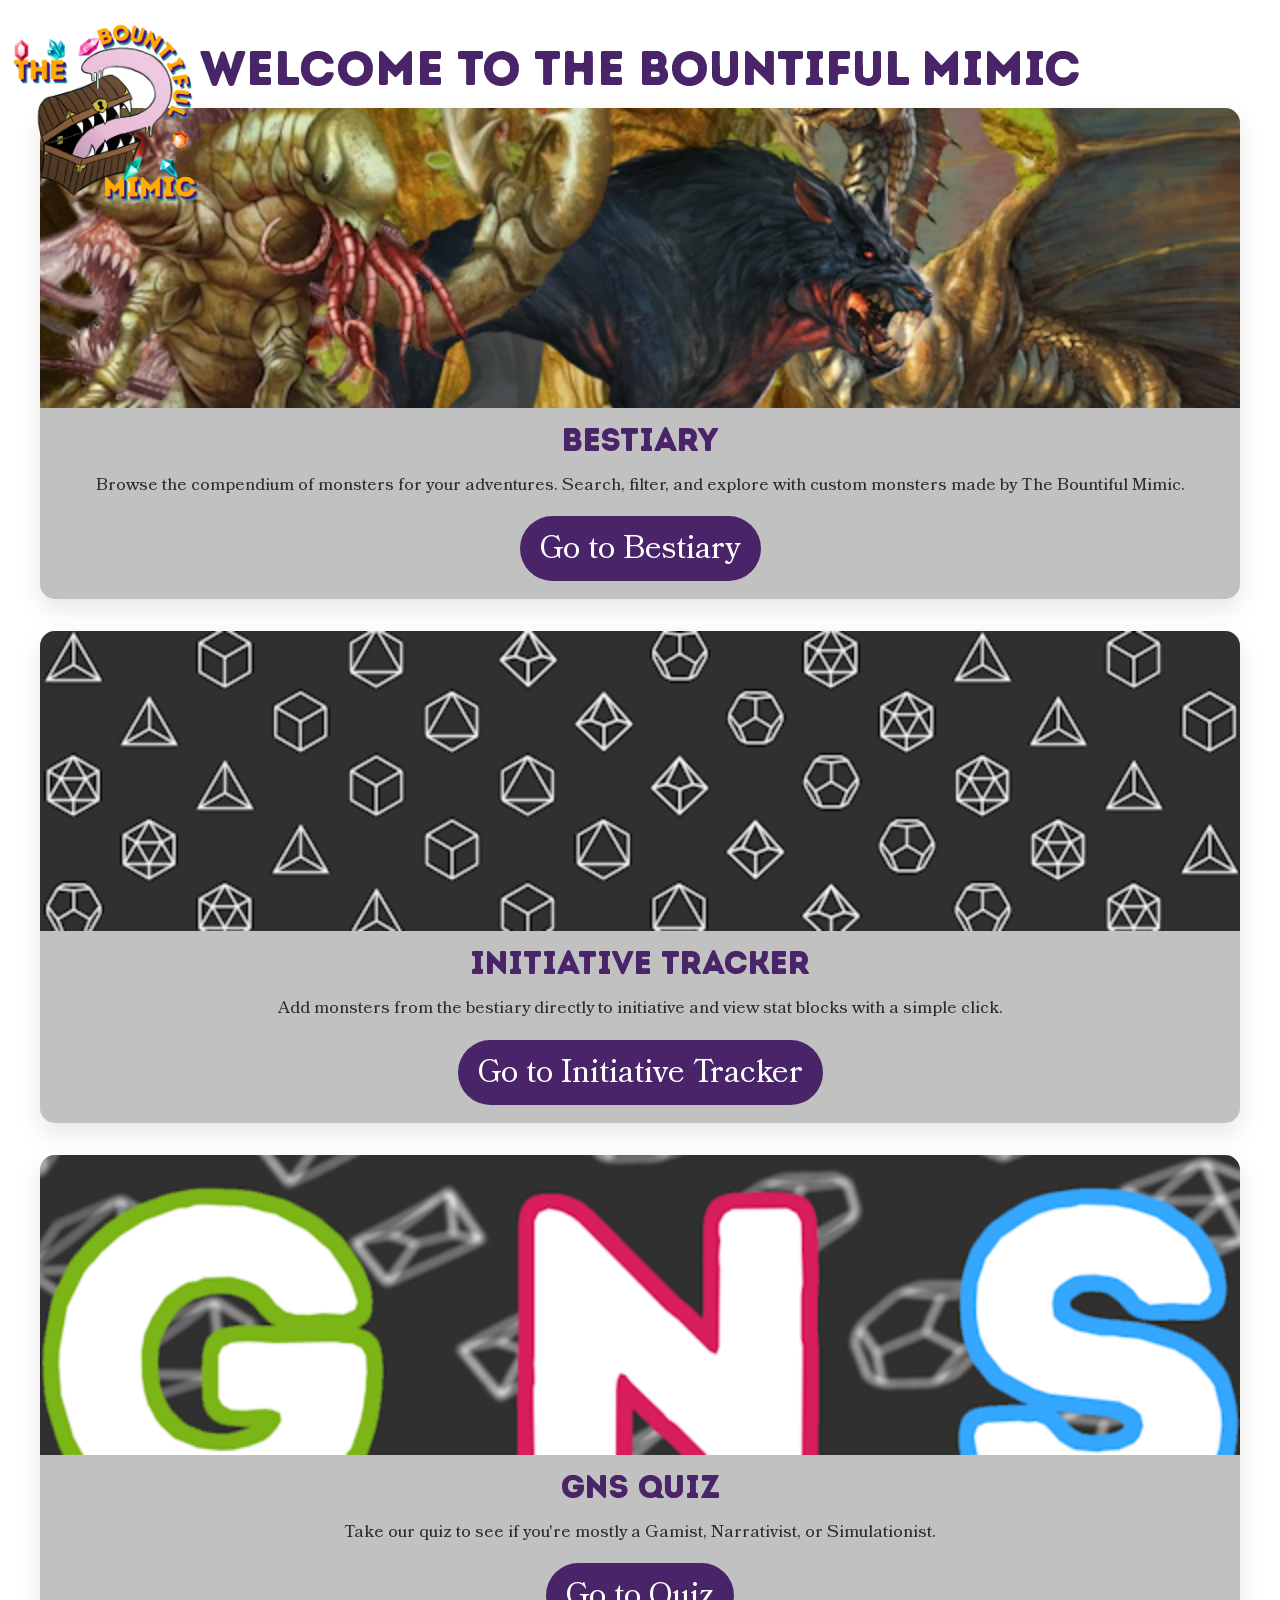
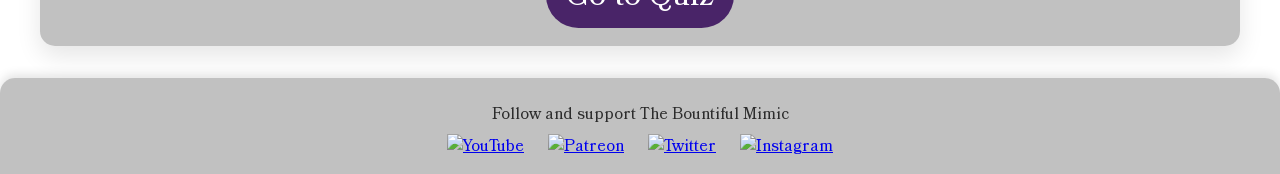
==== commit 88137e16: "Update index.html" ====
--- a/index.html
+++ b/index.html
@@ -131,7 +131,6 @@
 
   <header>
     <h1>Welcome to The Bountiful Mimic</h1>
-    <p>Explore our tools and resources for managing your tabletop adventures.</p>
   </header>
 
   <!-- Bestiary Module -->
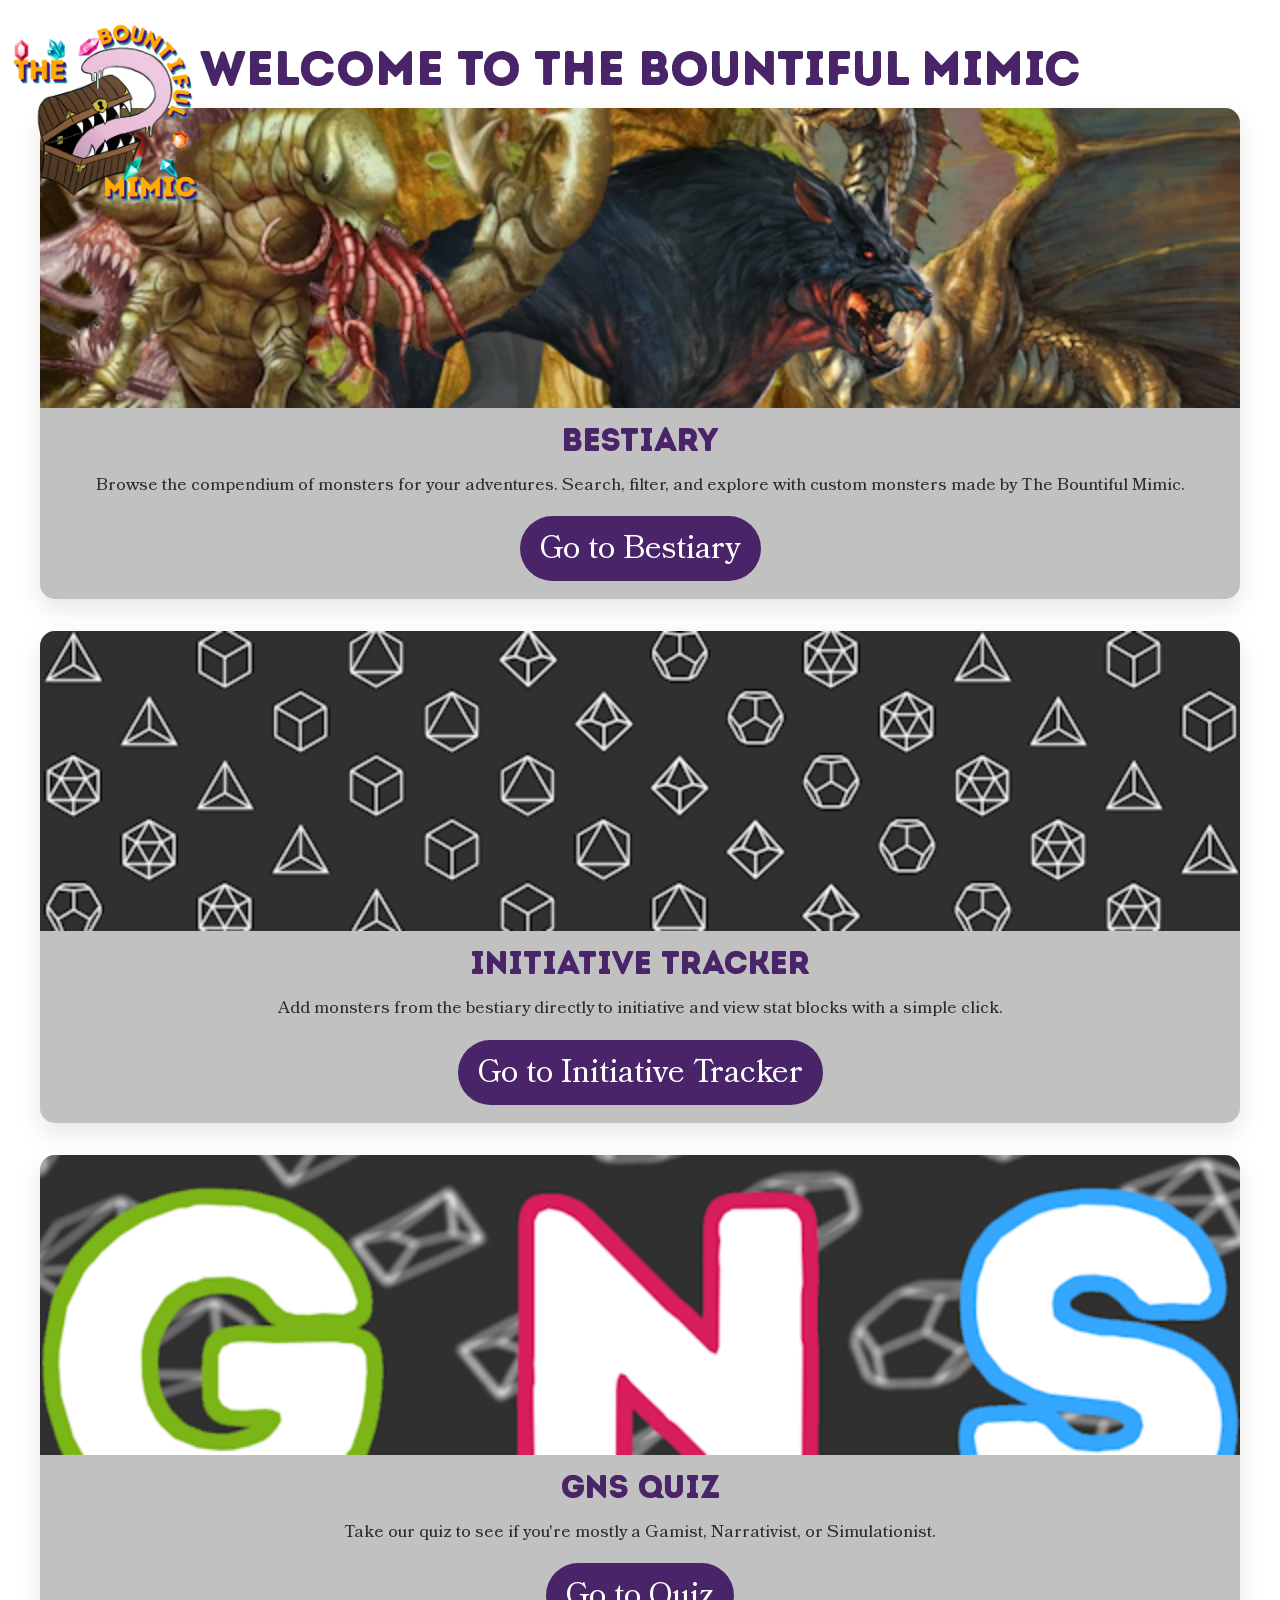
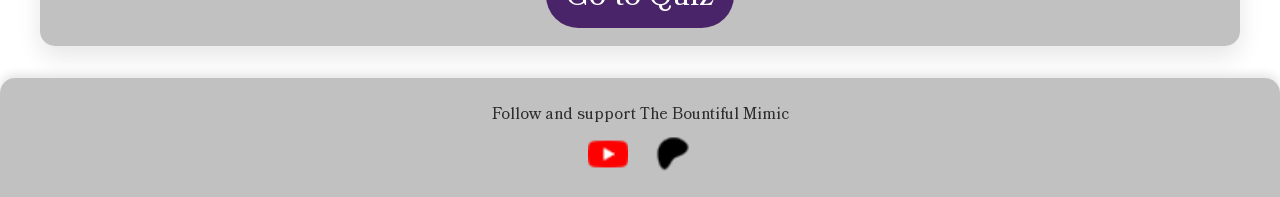
==== commit e363d6dd: "Icons" ====
--- a/index.html
+++ b/index.html
@@ -173,12 +173,6 @@
       <a href="https://www.patreon.com/thebountifulmimic" target="_blank">
         <img src="images/patreon-icon.png" alt="Patreon">
       </a>
-      <a href="https://twitter.com/thebountifulmimic" target="_blank">
-        <img src="images/twitter-icon.png" alt="Twitter">
-      </a>
-      <a href="https://www.instagram.com/thebountifulmimic" target="_blank">
-        <img src="images/instagram-icon.png" alt="Instagram">
-      </a>
     </div>
   </footer>
 
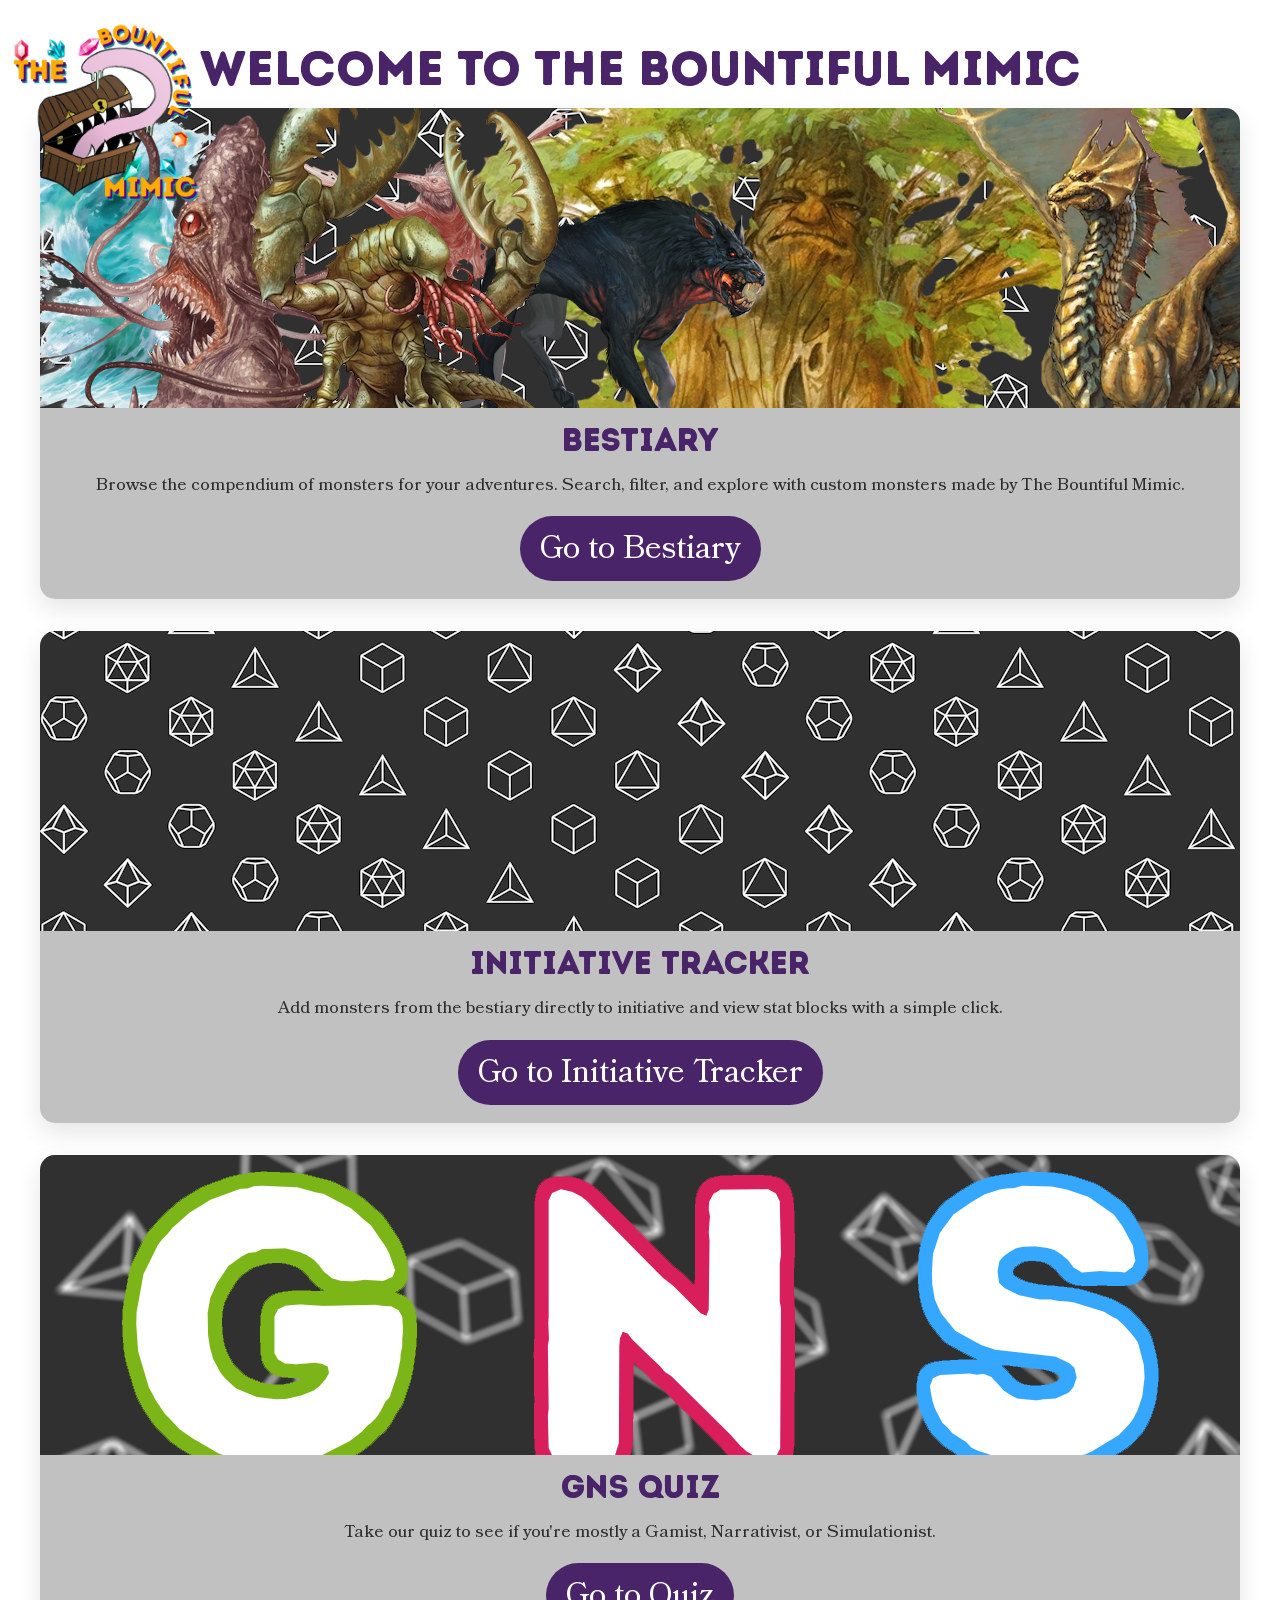
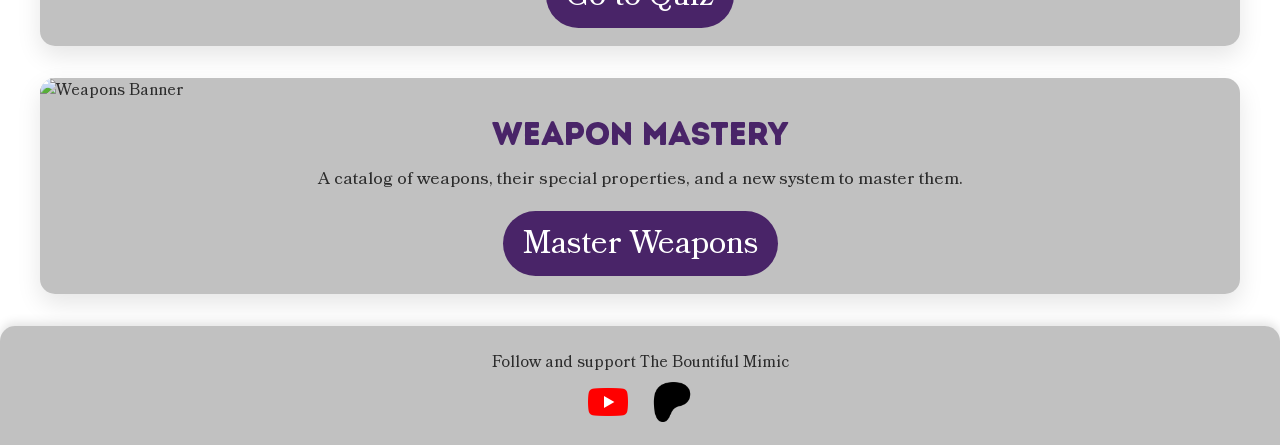
==== commit e484cd87: "Weapon Mastery Module" ====
--- a/index.html
+++ b/index.html
@@ -162,6 +162,15 @@
       <button><a class="nav-link" href="/GNSQuiz">Go to Quiz</a></button>
     </div>
   </div>
+   <!-- Weapon Mastery Module -->
+  <div class="module-wrapper">
+    <img src="images/weapons-banner.png" alt="Weapons Banner">
+    <div class="module-content">
+      <h2>Weapon Mastery</h2>
+      <p>A catalog of weapons, their special properties, and a new system to master them.</p>
+      <button><a class="nav-link" href="/weaponmastery">Master Weapons</a></button>
+    </div>
+  </div>
 
   <!-- Footer with Social Links -->
   <footer>
